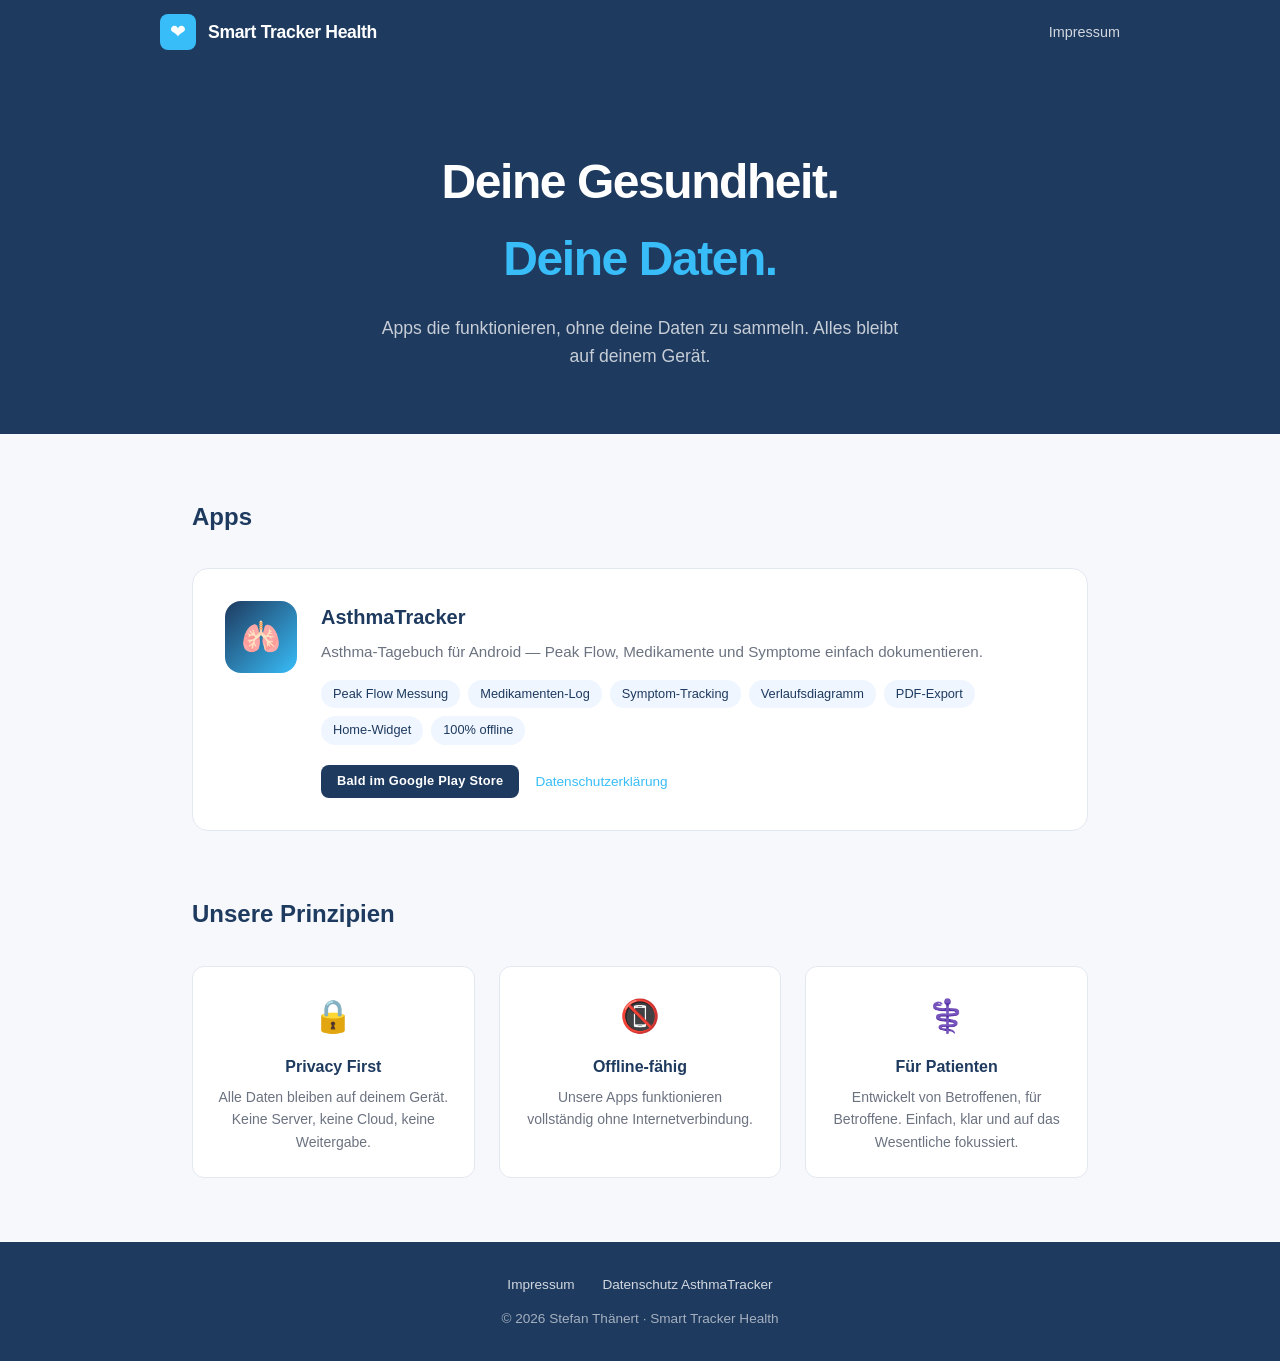
==== index.html @ 6dc72c3c "Initial commit: GitHub Pages – Smart Tracker Health" ====
<!DOCTYPE html>
<html lang="de">
<head>
  <meta charset="UTF-8">
  <meta name="viewport" content="width=device-width, initial-scale=1.0">
  <title>Smart Tracker Health</title>
  <meta name="description" content="Gesundheits-Apps, die deine Daten schützen. Alles bleibt auf deinem Gerät.">
  <link rel="stylesheet" href="css/style.css">
</head>
<body>

<header>
  <div class="header-inner">
    <a class="logo" href="index.html">
      <div class="logo-icon">❤</div>
      <span class="logo-name">Smart Tracker Health</span>
    </a>
    <nav>
      <a href="impressum.html">Impressum</a>
    </nav>
  </div>
</header>

<div class="hero">
  <h1>Deine Gesundheit.<br><span>Deine Daten.</span></h1>
  <p>Apps die funktionieren, ohne deine Daten zu sammeln. Alles bleibt auf deinem Gerät.</p>
</div>

<section>
  <h2>Apps</h2>

  <div class="app-card">
    <div class="app-icon">🫁</div>
    <div class="app-info">
      <h3>AsthmaTracker</h3>
      <p class="tagline">Asthma-Tagebuch für Android — Peak Flow, Medikamente und Symptome einfach dokumentieren.</p>
      <ul class="feature-list">
        <li>Peak Flow Messung</li>
        <li>Medikamenten-Log</li>
        <li>Symptom-Tracking</li>
        <li>Verlaufsdiagramm</li>
        <li>PDF-Export</li>
        <li>Home-Widget</li>
        <li>100% offline</li>
      </ul>
      <div class="badge-row">
        <span class="badge-soon">Bald im Google Play Store</span>
        <a class="privacy-link" href="datenschutz-asthmatracker.html">Datenschutzerklärung</a>
      </div>
    </div>
  </div>
</section>

<section style="padding-top: 0;">
  <h2>Unsere Prinzipien</h2>
  <div class="values">
    <div class="value-card">
      <div class="icon">🔒</div>
      <h3>Privacy First</h3>
      <p>Alle Daten bleiben auf deinem Gerät. Keine Server, keine Cloud, keine Weitergabe.</p>
    </div>
    <div class="value-card">
      <div class="icon">📵</div>
      <h3>Offline-fähig</h3>
      <p>Unsere Apps funktionieren vollständig ohne Internetverbindung.</p>
    </div>
    <div class="value-card">
      <div class="icon">⚕️</div>
      <h3>Für Patienten</h3>
      <p>Entwickelt von Betroffenen, für Betroffene. Einfach, klar und auf das Wesentliche fokussiert.</p>
    </div>
  </div>
</section>

<footer>
  <div class="footer-links">
    <a href="impressum.html">Impressum</a>
    <a href="datenschutz-asthmatracker.html">Datenschutz AsthmaTracker</a>
  </div>
  <p>© 2026 Stefan Thänert · Smart Tracker Health</p>
</footer>

</body>
</html>
---- css/style.css ----
:root {
  --navy:   #1E3A5F;
  --sky:    #38BDF8;
  --white:  #FFFFFF;
  --bg:     #F6F8FC;
  --text:   #1A1C1E;
  --muted:  #6B7280;
  --border: #E2E8F0;
}

*, *::before, *::after { box-sizing: border-box; margin: 0; padding: 0; }

body {
  font-family: -apple-system, BlinkMacSystemFont, "Segoe UI", Roboto, sans-serif;
  background: var(--bg);
  color: var(--text);
  line-height: 1.6;
}

/* ── Header ── */
header {
  background: var(--navy);
  color: var(--white);
  padding: 0 2rem;
}

.header-inner {
  max-width: 960px;
  margin: 0 auto;
  display: flex;
  align-items: center;
  justify-content: space-between;
  height: 64px;
}

.logo {
  display: flex;
  align-items: center;
  gap: 0.75rem;
  text-decoration: none;
  color: var(--white);
}

.logo-icon {
  width: 36px;
  height: 36px;
  background: var(--sky);
  border-radius: 8px;
  display: flex;
  align-items: center;
  justify-content: center;
  font-size: 1.2rem;
}

.logo-name {
  font-size: 1.1rem;
  font-weight: 600;
  letter-spacing: -0.02em;
}

nav a {
  color: rgba(255,255,255,0.8);
  text-decoration: none;
  font-size: 0.9rem;
  transition: color 0.2s;
}

nav a:hover { color: var(--white); }

/* ── Hero ── */
.hero {
  background: var(--navy);
  color: var(--white);
  text-align: center;
  padding: 5rem 2rem 4rem;
}

.hero h1 {
  font-size: clamp(2rem, 5vw, 3rem);
  font-weight: 700;
  letter-spacing: -0.03em;
  margin-bottom: 1rem;
}

.hero h1 span { color: var(--sky); }

.hero p {
  font-size: 1.1rem;
  color: rgba(255,255,255,0.75);
  max-width: 520px;
  margin: 0 auto;
}

/* ── Section ── */
section {
  max-width: 960px;
  margin: 0 auto;
  padding: 4rem 2rem;
}

section h2 {
  font-size: 1.5rem;
  font-weight: 700;
  color: var(--navy);
  margin-bottom: 2rem;
}

/* ── App Card ── */
.app-card {
  background: var(--white);
  border: 1px solid var(--border);
  border-radius: 16px;
  padding: 2rem;
  display: grid;
  grid-template-columns: auto 1fr;
  gap: 1.5rem;
  align-items: start;
  transition: box-shadow 0.2s;
}

.app-card:hover {
  box-shadow: 0 4px 24px rgba(30, 58, 95, 0.1);
}

.app-icon {
  width: 72px;
  height: 72px;
  background: linear-gradient(135deg, var(--navy), var(--sky));
  border-radius: 16px;
  display: flex;
  align-items: center;
  justify-content: center;
  font-size: 2rem;
  flex-shrink: 0;
}

.app-info h3 {
  font-size: 1.25rem;
  font-weight: 700;
  color: var(--navy);
  margin-bottom: 0.4rem;
}

.app-info .tagline {
  color: var(--muted);
  font-size: 0.95rem;
  margin-bottom: 1rem;
}

.feature-list {
  list-style: none;
  display: flex;
  flex-wrap: wrap;
  gap: 0.5rem;
  margin-bottom: 1.25rem;
}

.feature-list li {
  background: #EFF6FF;
  color: var(--navy);
  font-size: 0.8rem;
  padding: 0.25rem 0.75rem;
  border-radius: 999px;
  font-weight: 500;
}

.badge-row {
  display: flex;
  align-items: center;
  gap: 1rem;
  flex-wrap: wrap;
}

.badge-soon {
  display: inline-block;
  background: var(--navy);
  color: var(--white);
  font-size: 0.8rem;
  font-weight: 600;
  padding: 0.4rem 1rem;
  border-radius: 8px;
  letter-spacing: 0.02em;
}

.privacy-link {
  font-size: 0.85rem;
  color: var(--sky);
  text-decoration: none;
  font-weight: 500;
}

.privacy-link:hover { text-decoration: underline; }

/* ── Values ── */
.values {
  display: grid;
  grid-template-columns: repeat(auto-fit, minmax(200px, 1fr));
  gap: 1.5rem;
}

.value-card {
  background: var(--white);
  border: 1px solid var(--border);
  border-radius: 12px;
  padding: 1.5rem;
  text-align: center;
}

.value-card .icon {
  font-size: 2rem;
  margin-bottom: 0.75rem;
}

.value-card h3 {
  font-size: 1rem;
  font-weight: 600;
  color: var(--navy);
  margin-bottom: 0.4rem;
}

.value-card p {
  font-size: 0.875rem;
  color: var(--muted);
}

/* ── Footer ── */
footer {
  background: var(--navy);
  color: rgba(255,255,255,0.6);
  text-align: center;
  padding: 2rem;
  font-size: 0.85rem;
}

footer a {
  color: rgba(255,255,255,0.8);
  text-decoration: none;
  margin: 0 0.75rem;
}

footer a:hover { color: var(--white); }

.footer-links { margin-bottom: 0.75rem; }

/* ── Legal pages ── */
.legal {
  max-width: 720px;
  margin: 0 auto;
  padding: 3rem 2rem 5rem;
}

.legal h1 {
  font-size: 2rem;
  font-weight: 700;
  color: var(--navy);
  margin-bottom: 0.5rem;
}

.legal .last-updated {
  color: var(--muted);
  font-size: 0.875rem;
  margin-bottom: 2.5rem;
  display: block;
}

.legal h2 {
  font-size: 1.15rem;
  font-weight: 600;
  color: var(--navy);
  margin: 2rem 0 0.75rem;
}

.legal p, .legal li {
  color: #374151;
  font-size: 0.95rem;
  margin-bottom: 0.5rem;
}

.legal ul {
  padding-left: 1.5rem;
  margin-bottom: 0.5rem;
}

.legal a { color: var(--sky); }

/* ── Responsive ── */
@media (max-width: 600px) {
  .app-card {
    grid-template-columns: 1fr;
  }

  .header-inner nav { display: none; }
}
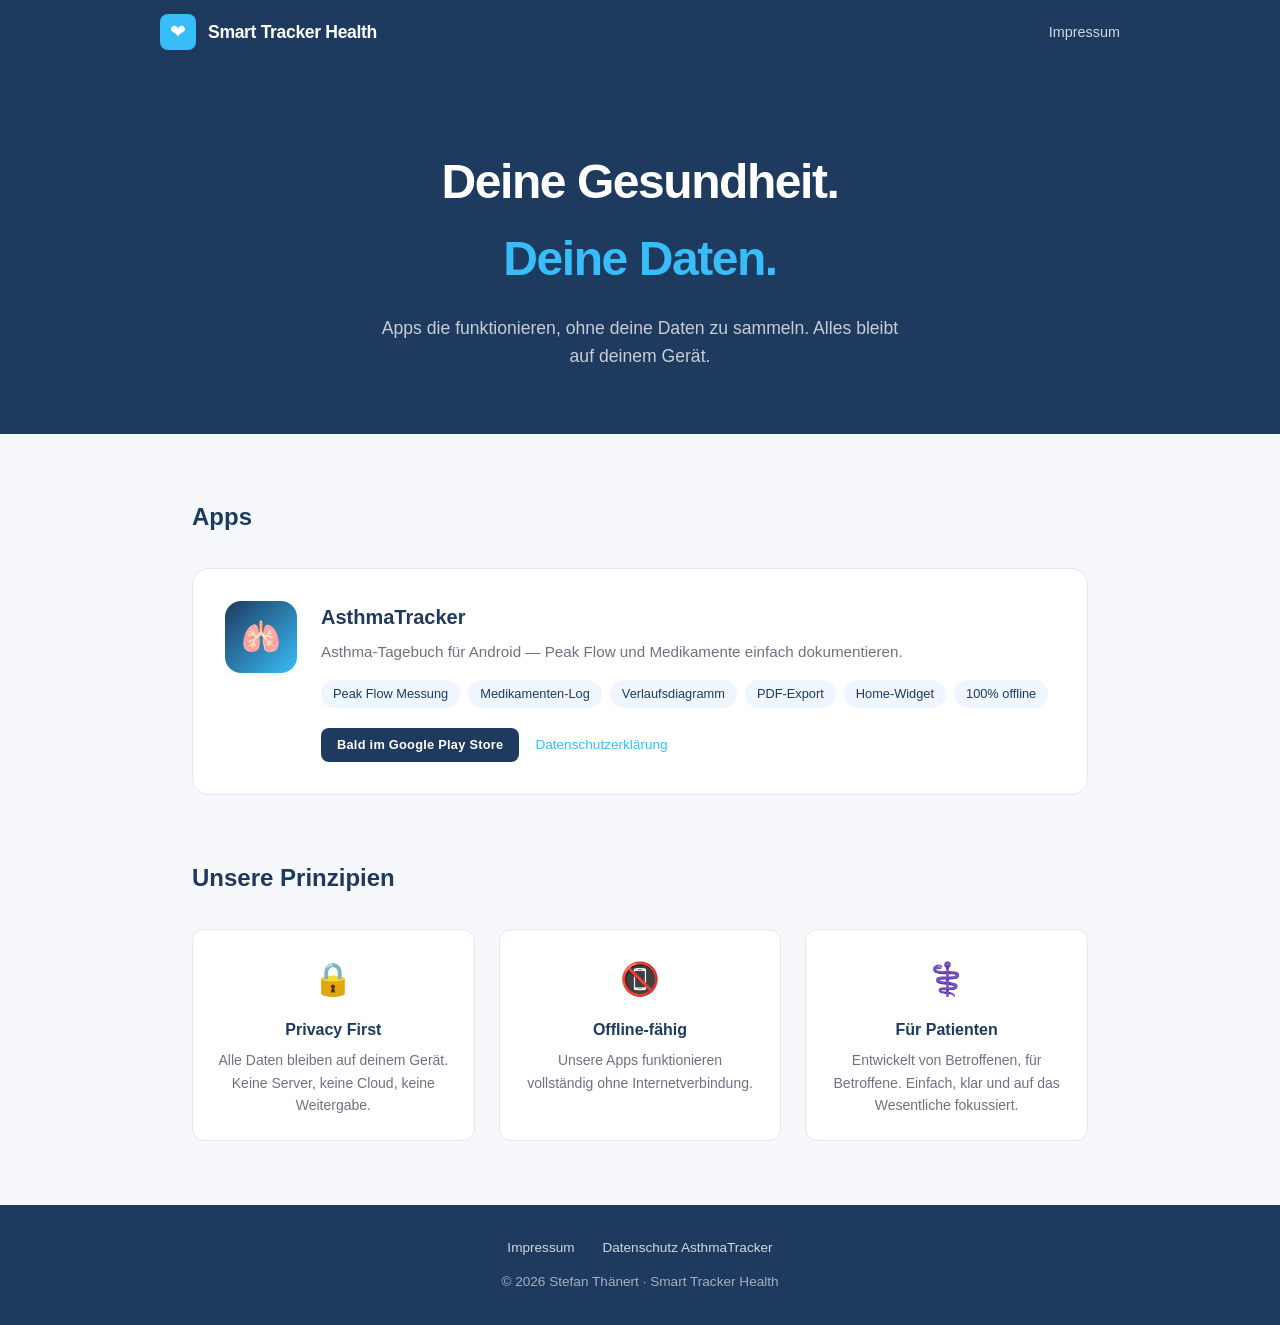
==== commit c05a9ee5: "Remove Symptom-Tracking references, add 512x512 app icon - index.html: Symptom-Tracking aus Feature-" ====
--- a/index.html
+++ b/index.html
@@ -5,6 +5,7 @@
   <meta name="viewport" content="width=device-width, initial-scale=1.0">
   <title>Smart Tracker Health</title>
   <meta name="description" content="Gesundheits-Apps, die deine Daten schützen. Alles bleibt auf deinem Gerät.">
+  <link rel="icon" type="image/svg+xml" href="favicon.svg">
   <link rel="stylesheet" href="css/style.css">
 </head>
 <body>
@@ -33,11 +34,10 @@
     <div class="app-icon">🫁</div>
     <div class="app-info">
       <h3>AsthmaTracker</h3>
-      <p class="tagline">Asthma-Tagebuch für Android — Peak Flow, Medikamente und Symptome einfach dokumentieren.</p>
+      <p class="tagline">Asthma-Tagebuch für Android — Peak Flow und Medikamente einfach dokumentieren.</p>
       <ul class="feature-list">
         <li>Peak Flow Messung</li>
         <li>Medikamenten-Log</li>
-        <li>Symptom-Tracking</li>
         <li>Verlaufsdiagramm</li>
         <li>PDF-Export</li>
         <li>Home-Widget</li>
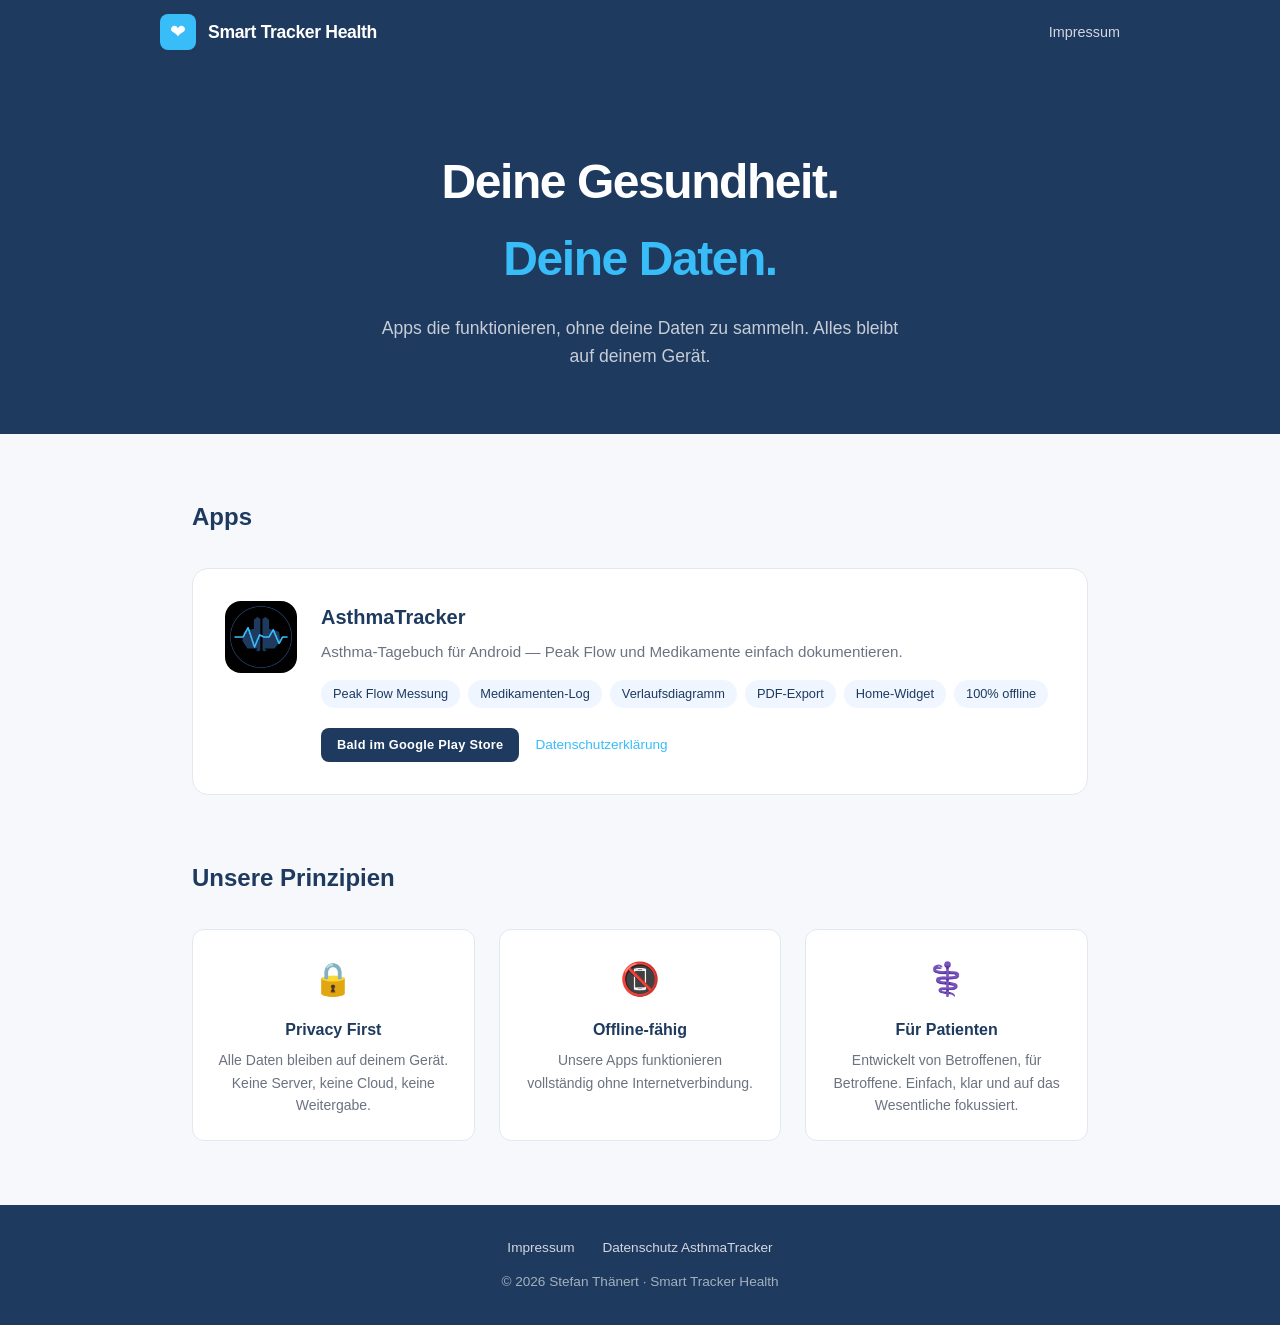
==== commit 058bc783: "Replace emoji with real app icon on landing page Co-Authored-By: Claude Sonnet 4.6 <noreply@anthropi" ====
--- a/index.html
+++ b/index.html
@@ -31,7 +31,7 @@
   <h2>Apps</h2>
 
   <div class="app-card">
-    <div class="app-icon">🫁</div>
+    <div class="app-icon"><img src="screenshots/app-icon-512.png" alt="AsthmaTracker Icon"></div>
     <div class="app-info">
       <h3>AsthmaTracker</h3>
       <p class="tagline">Asthma-Tagebuch für Android — Peak Flow und Medikamente einfach dokumentieren.</p>
--- a/css/style.css
+++ b/css/style.css
@@ -125,13 +125,18 @@
 .app-icon {
   width: 72px;
   height: 72px;
-  background: linear-gradient(135deg, var(--navy), var(--sky));
   border-radius: 16px;
   display: flex;
   align-items: center;
   justify-content: center;
-  font-size: 2rem;
   flex-shrink: 0;
+  overflow: hidden;
+}
+
+.app-icon img {
+  width: 100%;
+  height: 100%;
+  object-fit: cover;
 }
 
 .app-info h3 {
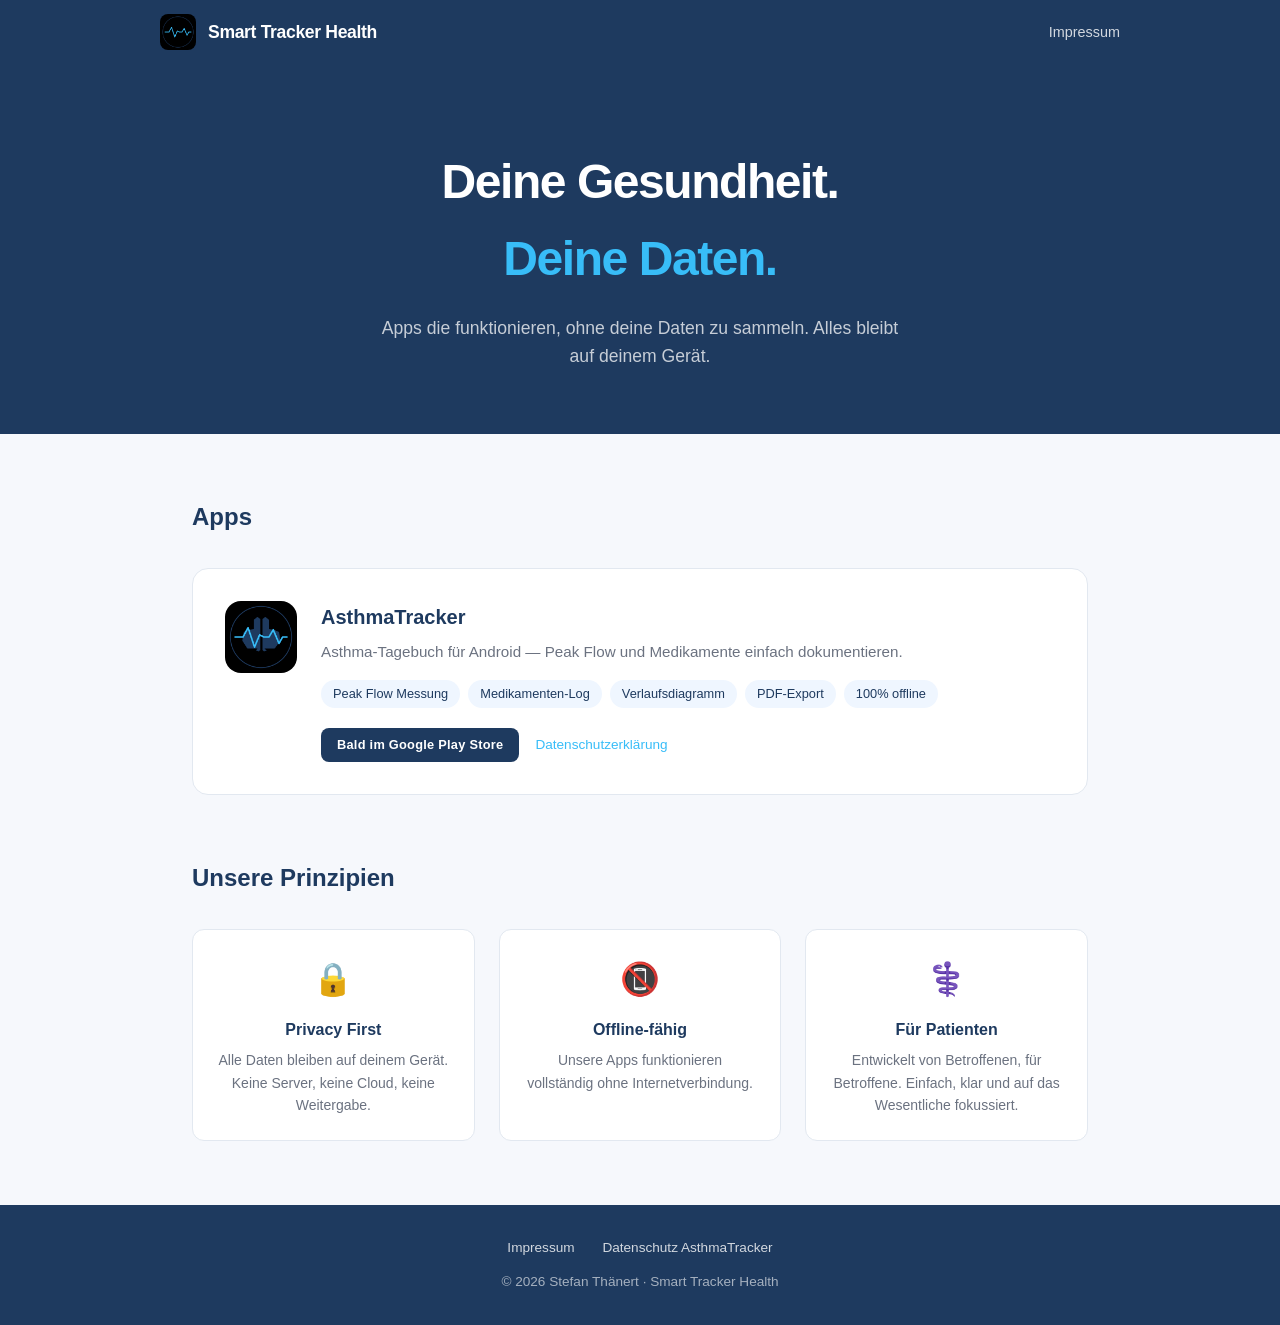
==== commit cad53cd5: "Update landing page: new STH logo, remove Home-Widget from feature list - New Smart Tracker Health l" ====
--- a/index.html
+++ b/index.html
@@ -13,7 +13,7 @@
 <header>
   <div class="header-inner">
     <a class="logo" href="index.html">
-      <div class="logo-icon">❤</div>
+      <div class="logo-icon"><img src="sth-logo-512.png" alt="Smart Tracker Health Logo"></div>
       <span class="logo-name">Smart Tracker Health</span>
     </a>
     <nav>
@@ -40,7 +40,6 @@
         <li>Medikamenten-Log</li>
         <li>Verlaufsdiagramm</li>
         <li>PDF-Export</li>
-        <li>Home-Widget</li>
         <li>100% offline</li>
       </ul>
       <div class="badge-row">
--- a/css/style.css
+++ b/css/style.css
@@ -44,12 +44,17 @@
 .logo-icon {
   width: 36px;
   height: 36px;
-  background: var(--sky);
   border-radius: 8px;
+  overflow: hidden;
   display: flex;
   align-items: center;
   justify-content: center;
-  font-size: 1.2rem;
+}
+
+.logo-icon img {
+  width: 100%;
+  height: 100%;
+  object-fit: cover;
 }
 
 .logo-name {
